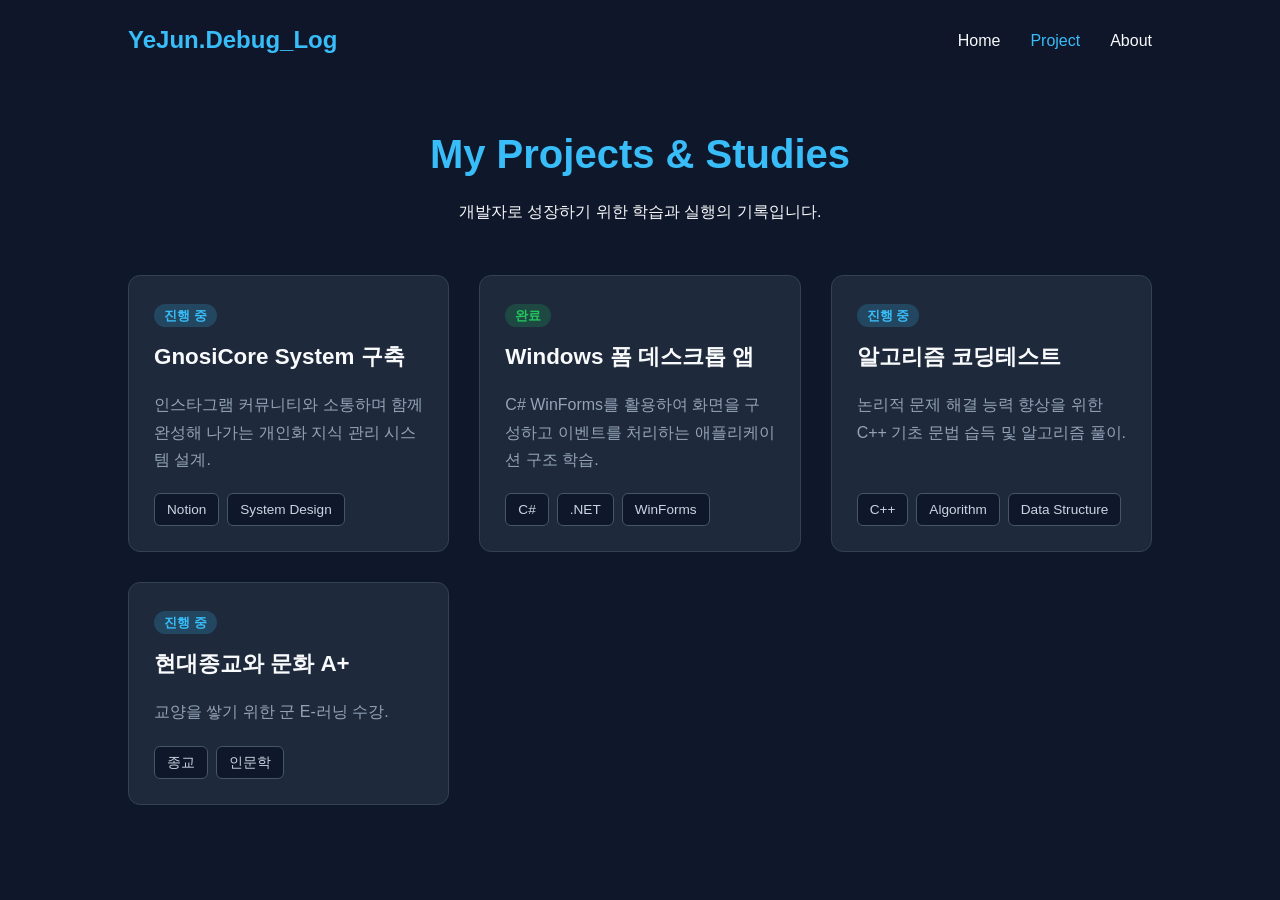
==== projects/index.html @ d5f1e040 "26.03.31" ====
<!DOCTYPE html>
<html lang="ko">
<head>
    <meta charset="UTF-8">
    <meta name="viewport" content="width=device-width, initial-scale=1.0">
    <title>Projects - YeJun.Debug_Log</title>
    <link rel="stylesheet" href="../style.css">
</head>
<body>
    <nav class="navbar">
        <a href="../index.html" class="logo">YeJun.<span>Debug_Log</span></a>
        <ul class="nav-links">
            <li><a href="../index.html">Home</a></li>
            <li><a href="index.html" class="active">Project</a></li>
            <li><a href="../about.html">About</a></li>
        </ul>
    </nav>

    <main class="project-board">
        <div class="board-header">
            <h2>My Projects & Studies</h2>
            <p>개발자로 성장하기 위한 학습과 실행의 기록입니다.</p>
        </div>

        <div class="project-grid" id="project-list"></div>
    </main>
    <script src="../data.js"></script>
    <script src="../script.js"></script>
</body>
</html>
---- style.css ----
:root{
    --bg-color: #0f172a;       /* 짙은 네이비 (기본 배경) */
    --card-bg: #1e293b;        /* 약간 밝은 네이비 (카드 및 구별되는 배경) */
    --primary-color : #38bdf8;
    --text-main: #f8fafc;
    --text-sub: #94a3b8;
    --transition: all 0.3s cubic-bezier(0.4, 0, 0.2, 1);
}

* { margin: 0; padding: 0; box-sizing: border-box; }

body{
    background-color: var(--bg-color);
    color : var(--text-main);
    font-family: 'Pretendard', -apple-system, sans-serif;
    line-height: 1.7;
    overflow-x: hidden; /* 가로 스크롤 방지 */
}

/* --- 공통 레이아웃 & 네비게이션 --- */
.container { max-width: 1100px; margin : 0 auto; padding: 20px; }

.navbar{
    position : fixed; top: 0; width: 100%;
    display: flex; justify-content: space-between; align-items: center;
    padding: 20px 10%; background: rgba(15, 23, 42, 0.8);
    backdrop-filter: blur(10px); z-index: 1000;
}
.logo{ font-size: 1.5rem; font-weight: 800; color: var(--primary-color); text-decoration: none; }
.nav-links{ display: flex; list-style: none; gap:30px; }
.nav-links a { color: var(--text-main); text-decoration: none; font-weight: 500; transition: var(--transition); }
.nav-links a:hover, .nav-links a.active { color: var(--primary-color); }

/* --- 버튼 스타일 --- */
.btn-primary, .btn-outline {
    padding: 12px 25px; border-radius: 8px; font-weight: bold;
    cursor: pointer; text-decoration: none; display: inline-block;
    border: 2px solid var(--primary-color); transition: var(--transition);
}
.btn-primary { background-color: var(--primary-color); color: var(--bg-color); }
.btn-primary:hover { background-color: transparent; color: var(--primary-color); }
.btn-outline { background-color: transparent; color: var(--primary-color); }
.btn-outline:hover { background-color: var(--primary-color); color: var(--bg-color); }

/* --- index.html (홈 화면) --- */
.hero { height: 100vh; display: flex; align-items: center; padding: 0 10%; }
.badge { background: rgba(56, 189, 248, 0.1); color: var(--primary-color); padding: 5px 15px; border-radius: 20px; font-size: 0.9rem; }
.hero h1 { font-size: 3.5rem; margin: 20px 0; line-height: 1.2; }
.hero p { color: var(--text-sub); font-size: 1.2rem; max-width: 600px; margin-bottom: 30px; }
.hero-btns { display: flex; gap: 15px; }

/* 🌟 새롭게 추가된 섹션 스타일 & 스크롤 애니메이션 🌟 */
.section { padding: 120px 10%; }
.bg-alternate { 
    background-color: var(--card-bg); /* 히어로 섹션과 구별되는 색상 */
    border-top: 1px solid rgba(255, 255, 255, 0.05);
    border-bottom: 1px solid rgba(255, 255, 255, 0.05);
}
.section-title { text-align: center; font-size: 2.5rem; margin-bottom: 20px; font-weight: 800; color: var(--text-main); }
.section-title span { color: var(--primary-color); }
.section-desc { text-align: center; font-size: 1.2rem; color: var(--text-sub); line-height: 1.8; }

/* 네가 설정한 0.4초짜리 스크롤 페이드인 애니메이션 */
.scroll-fade {
    opacity: 0;
    transform: translateY(40px); /* 처음에 아래로 40px 내려가 있음 */
    transition: opacity 0.4s ease-out, transform 0.4s ease-out; 
}
.scroll-fade.visible {
    opacity: 1;
    transform: translateY(0); /* 제자리로 스르륵 올라옴 */
}

/* --- project.html (프로젝트 보드) --- */
.project-board { padding: 120px 10% 50px; min-height: 100vh; }
.board-header { text-align: center; margin-bottom: 50px; }
.board-header h2 { font-size: 2.5rem; color: var(--primary-color); margin-bottom: 10px; }
.project-grid { display: grid; grid-template-columns: repeat(auto-fit, minmax(320px, 1fr)); gap: 30px; }
.project-card {
    background: var(--card-bg); border: 1px solid #334155; border-radius: 12px; padding: 25px;
    transition: transform 0.3s ease, box-shadow 0.3s ease; display: flex; flex-direction: column;
    cursor: pointer;
}
.project-card:hover { transform: translateY(-8px); box-shadow: 0 15px 30px rgba(0, 0, 0, 0.4); border-color: var(--primary-color); }
.card-header { margin-bottom: 15px; }
.card-header h3 { font-size: 1.4rem; margin-top: 10px; color: var(--text-main); }
.status-badge { font-size: 0.8rem; font-weight: bold; padding: 4px 10px; border-radius: 20px; }
.ongoing { background: rgba(56, 189, 248, 0.2); color: #38bdf8; }
.completed { background: rgba(34, 197, 94, 0.2); color: #22c55e; }
.project-card p { color: var(--text-sub); flex-grow: 1; margin-bottom: 20px; }
.tech-stack { display: flex; flex-wrap: wrap; gap: 8px; }
.tech-stack span { background: #0f172a; border: 1px solid #475569; padding: 4px 12px; border-radius: 6px; font-size: 0.85rem; color: #cbd5e1; }

/* --- about.html (어바웃 페이지) --- */
.about-section { padding: 120px 10% 80px; max-width: 1200px; margin: 0 auto; min-height: 100vh; }
.profile-container { display: flex; align-items: center; gap: 60px; margin-bottom: 100px; }
.profile-image img { width: 350px; height: 350px; object-fit: cover; border-radius: 20px; box-shadow: 0 15px 35px rgba(0, 0, 0, 0.4); }
.profile-text h2 { font-size: 2.8rem; margin-bottom: 10px; color: var(--text-main); }
.profile-text h2 span { color: var(--primary-color); }
.profile-text .subtitle { color: var(--text-sub); font-size: 1.3rem; margin-bottom: 30px; font-weight: bold; }
.bio-content p { color: var(--text-main); line-height: 1.8; font-size: 1.05rem; margin-bottom: 15px; }
.core-values h3 { font-size: 2.2rem; text-align: center; margin-bottom: 50px; color: var(--text-main); }
.value-grid { display: grid; grid-template-columns: repeat(auto-fit, minmax(280px, 1fr)); gap: 30px; }
.value-card { background: var(--card-bg); padding: 40px 30px; border-radius: 16px; text-align: center; border: 1px solid rgba(255, 255, 255, 0.05); transition: var(--transition); }
.value-card:hover { transform: translateY(-5px); border-color: var(--primary-color); }
.value-card h4 { font-size: 1.3rem; color: var(--primary-color); margin-bottom: 15px; }
.value-card p { color: var(--text-sub); line-height: 1.6; }

/* 📱 모바일 반응형 처리 */
@media (max-width: 768px) {
    .hero h1 { font-size: 2.5rem; }
    .hero p { font-size: 1rem; }
    .navbar { padding: 20px 5%; }
    .profile-container { flex-direction: column; text-align: center; }
    .profile-image img { width: 250px; height: 250px; }
    .section { padding: 80px 5%; }
}

/* --- 프로젝트 상세 페이지 레이아웃 --- */
.project-detail-section {
    padding: 120px 10% 80px;
    max-width: 1600px;
    margin: 0 auto;
}

.detail-header { text-align: center; margin-bottom: 50px; }
.detail-header h1 { font-size: 3rem; margin: 15px 0; color: var(--text-main); }

/* 💡 학습 포인트 1: CSS Grid를 이용한 50:50 레이아웃 */
.detail-content-grid {
    display: grid;
    grid-template-columns: 1fr 1fr; /* 화면을 정확히 1:1 비율로 나눔 */
    gap: 40px;
    margin-bottom: 60px;
    align-items: start;
}

.detail-image img {
    width: 100%;
    border-radius: 12px;
    box-shadow: 0 10px 30px rgba(0,0,0,0.5);
}

.detail-info h2 { color: var(--primary-color); margin-bottom: 15px; }
.detail-info p { color: var(--text-sub); line-height: 1.8; }

/* 모바일에서는 위아래로 떨어지게 만들기 */
@media (max-width: 768px) {
    .detail-content-grid { grid-template-columns: 1fr; }
}


/* --- 타임라인 (Timeline) UI 핵심 마법 --- */
.timeline-section {
    background: var(--card-bg);
    padding: 40px;
    border-radius: 16px;
    border: 1px solid rgba(255,255,255,0.05);
}

.timeline-section h2 { color: var(--text-main); margin-bottom: 30px; }

.timeline {
    list-style: none; /* 기본 점(bullet) 없애기 */
    position: relative;
    padding-left: 30px; /* 왼쪽에 선이 들어갈 공간 확보 */
}

/* 💡 학습 포인트 2: 가상 요소(::before)로 세로 선 긋기 
   HTML에 <div class="line"> 같은 걸 굳이 만들지 않고 CSS만으로 그리는 고급 기술이야. */
.timeline::before {
    content: '';
    position: absolute;
    left: 0;
    top: 0;
    bottom: 0;
    width: 2px;
    background: #334155; /* 세로 선 색상 */
}

.timeline-item {
    position: relative;
    margin-bottom: 30px;
}
.timeline-item:last-child { margin-bottom: 0; }

/* 💡 학습 포인트 3: 동그라미 노드 만들기 */
.timeline-item::before {
    content: '';
    position: absolute;
    left: -39px; /* 선 위에 정확히 겹치도록 왼쪽으로 밀기 */
    top: 5px;
    width: 14px;
    height: 14px;
    border-radius: 50%;
    background: var(--bg-color);
    border: 3px solid var(--primary-color); /* 파란색 테두리 링 */
}

.timeline-date {
    font-size: 0.9rem;
    color: var(--primary-color);
    font-weight: bold;
    margin-bottom: 5px;
}

.timeline-content h3 { font-size: 1.2rem; margin-bottom: 8px; color: var(--text-main); }
.timeline-content p { color: var(--text-sub); font-size: 0.95rem; line-height: 1.6; }

/* --- 코드 블록 (Syntax Highlighter) 디자인 --- */
.code-window {
    background-color: #1e1e1e; /* VS Code의 다크 테마 배경색 */
    border-radius: 8px;
    overflow: hidden; /* 모서리 밖으로 삐져나가는 요소 숨김 */
    box-shadow: 0 10px 30px rgba(0,0,0,0.5);
}

.code-header {
    background-color: #2d2d2d;
    padding: 10px 15px;
    display: flex;
    align-items: center;
    gap: 8px;
}

/* 맥 OS 창 제어 버튼 스타일 */
.dot {
    width: 12px;
    height: 12px;
    border-radius: 50%;
}
.dot.red { background-color: #ff5f56; }
.dot.yellow { background-color: #ffbd2e; }
.dot.green { background-color: #27c93f; }

.file-name {
    color: #858585;
    font-size: 0.85rem;
    margin-left: 10px;
    font-family: monospace; /* 개발자용 타자기 폰트 */
}

/* 코드 본문 스타일 */
pre {
    padding: 20px;
    margin: 0;
    overflow-x: auto; /* 코드가 너무 길면 밖으로 나가지 않고 가로 스크롤바 생성 */
}

code {
    font-family: 'Consolas', 'Courier New', monospace; /* 코딩용 폰트 적용 */
    color: #d4d4d4;
    font-size: 0.95rem;
    line-height: 1.5;
}

/* --- Contact 페이지 폼 전용 스타일 --- */
.contact-form {
    display: flex;
    flex-direction: column;
    gap: 30px;
    background: var(--card-bg);
    padding: 30px;
    border-radius: 12px;
    border: 1px solid rgba(255,255,255,0.05);
}

.input-group input, 
.input-group textarea {
    width: 100%;
    background: var(--bg-color);
    border: 1px solid #334155;
    color: var(--text-main);
    padding: 15px;
    border-radius: 8px;
    font-family: inherit;
    font-size: 1rem;
    transition: var(--transition);
}

/* 입력창 클릭(포커스) 시 파란색 테두리 효과 */
.input-group input:focus, 
.input-group textarea:focus {
    outline: none;
    border-color: var(--primary-color);
    box-shadow: 0 0 0 2px rgba(56, 189, 248, 0.2);
}

@media (max-width: 768px) {
    .contact-grid { grid-template-columns: 1fr !important; }
}
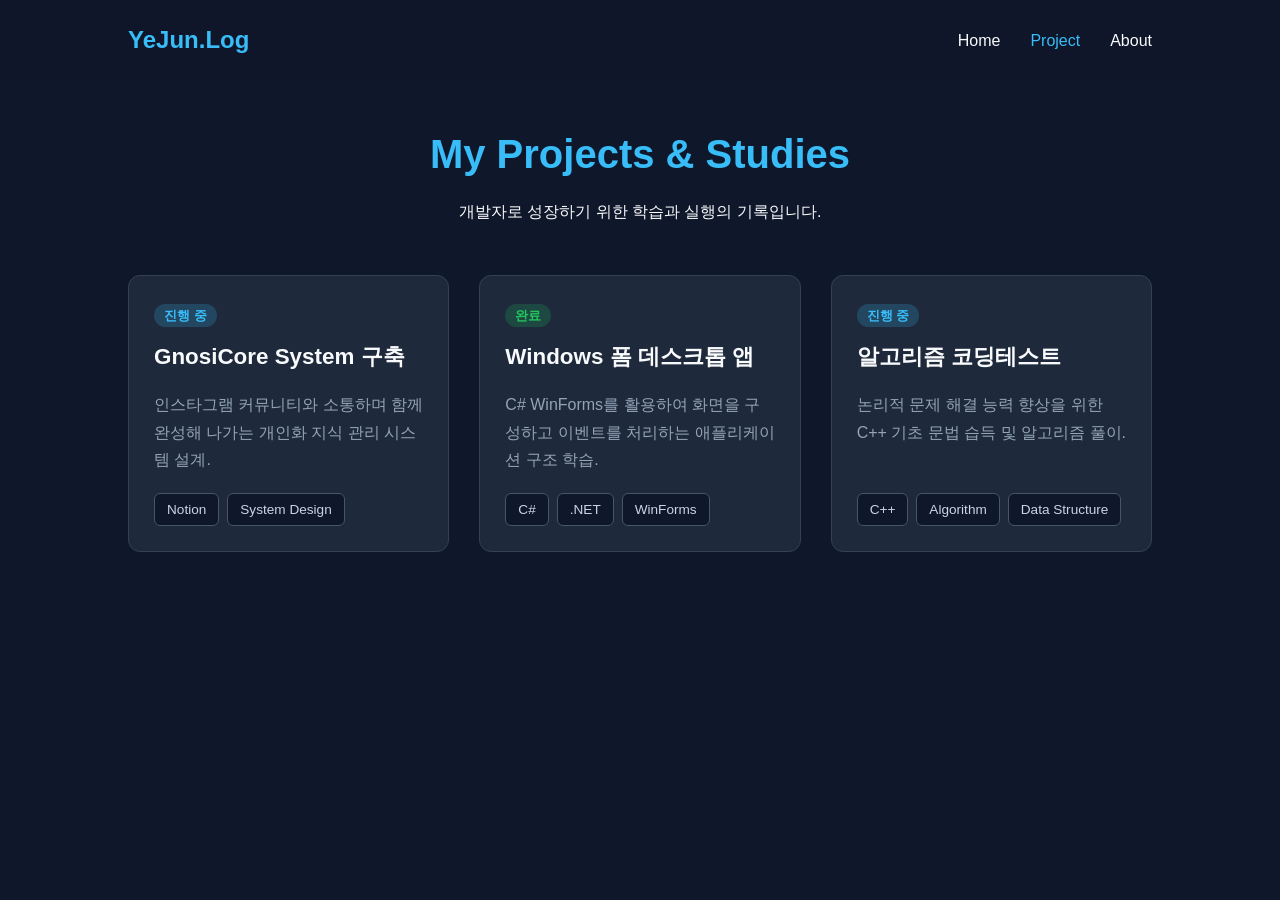
==== commit 47b0438e: "26.04.01" ====
--- a/projects/index.html
+++ b/projects/index.html
@@ -3,13 +3,20 @@
 <head>
     <meta charset="UTF-8">
     <meta name="viewport" content="width=device-width, initial-scale=1.0">
-    <title>Projects - YeJun.Debug_Log</title>
+    <title>Projects - YeJun.Log</title>
     <link rel="stylesheet" href="../style.css">
 </head>
 <body>
     <nav class="navbar">
-        <a href="../index.html" class="logo">YeJun.<span>Debug_Log</span></a>
-        <ul class="nav-links">
+        <a href="../index.html" class="logo">YeJun.<span>Log</span></a>
+
+        <div class="hamburger" id="hamburger">
+            <span class="bar"></span>
+            <span class="bar"></span>
+            <span class="bar"></span>
+        </div>
+
+        <ul class="nav-links" id="nav-links">
             <li><a href="../index.html">Home</a></li>
             <li><a href="index.html" class="active">Project</a></li>
             <li><a href="../about.html">About</a></li>
--- a/style.css
+++ b/style.css
@@ -43,7 +43,7 @@
 .btn-outline:hover { background-color: var(--primary-color); color: var(--bg-color); }
 
 /* --- index.html (홈 화면) --- */
-.hero { height: 100vh; display: flex; align-items: center; padding: 0 10%; }
+.hero { min-height: 100vh; height: auto; display: flex; align-items: center; padding: 100px 0; }
 .badge { background: rgba(56, 189, 248, 0.1); color: var(--primary-color); padding: 5px 15px; border-radius: 20px; font-size: 0.9rem; }
 .hero h1 { font-size: 3.5rem; margin: 20px 0; line-height: 1.2; }
 .hero p { color: var(--text-sub); font-size: 1.2rem; max-width: 600px; margin-bottom: 30px; }
@@ -56,9 +56,9 @@
     border-top: 1px solid rgba(255, 255, 255, 0.05);
     border-bottom: 1px solid rgba(255, 255, 255, 0.05);
 }
-.section-title { text-align: center; font-size: 2.5rem; margin-bottom: 20px; font-weight: 800; color: var(--text-main); }
+.section-title { text-align: center; font-size: 2.2rem; margin-bottom: 20px; font-weight: 800; color: var(--text-main); }
 .section-title span { color: var(--primary-color); }
-.section-desc { text-align: center; font-size: 1.2rem; color: var(--text-sub); line-height: 1.8; }
+.section-desc { text-align: center; font-size: 1rem; color: var(--text-sub); line-height: 1.8; }
 
 /* 네가 설정한 0.4초짜리 스크롤 페이드인 애니메이션 */
 .scroll-fade {
@@ -106,16 +106,6 @@
 .value-card h4 { font-size: 1.3rem; color: var(--primary-color); margin-bottom: 15px; }
 .value-card p { color: var(--text-sub); line-height: 1.6; }
 
-/* 📱 모바일 반응형 처리 */
-@media (max-width: 768px) {
-    .hero h1 { font-size: 2.5rem; }
-    .hero p { font-size: 1rem; }
-    .navbar { padding: 20px 5%; }
-    .profile-container { flex-direction: column; text-align: center; }
-    .profile-image img { width: 250px; height: 250px; }
-    .section { padding: 80px 5%; }
-}
-
 /* --- 프로젝트 상세 페이지 레이아웃 --- */
 .project-detail-section {
     padding: 120px 10% 80px;
@@ -129,26 +119,23 @@
 /* 💡 학습 포인트 1: CSS Grid를 이용한 50:50 레이아웃 */
 .detail-content-grid {
     display: grid;
-    grid-template-columns: 1fr 1fr; /* 화면을 정확히 1:1 비율로 나눔 */
+    grid-template-columns: 4fr 6fr; /* 화면을 정확히 1:1 비율로 나눔 */
     gap: 40px;
     margin-bottom: 60px;
-    align-items: start;
+    align-items: center;
 }
 
 .detail-image img {
     width: 100%;
+    aspect-ratio: 16/10;
+    object-fit: cover;
+    object-position: center;
     border-radius: 12px;
     box-shadow: 0 10px 30px rgba(0,0,0,0.5);
 }
 
 .detail-info h2 { color: var(--primary-color); margin-bottom: 15px; }
 .detail-info p { color: var(--text-sub); line-height: 1.8; }
-
-/* 모바일에서는 위아래로 떨어지게 만들기 */
-@media (max-width: 768px) {
-    .detail-content-grid { grid-template-columns: 1fr; }
-}
-
 
 /* --- 타임라인 (Timeline) UI 핵심 마법 --- */
 .timeline-section {
@@ -286,6 +273,131 @@
     box-shadow: 0 0 0 2px rgba(56, 189, 248, 0.2);
 }
 
+/* --- 햄버거 메뉴 기본 스타일 (데스크톱에선 숨김) --- */
+.hamburger {
+    display: none;
+    cursor: pointer;
+    flex-direction: column;
+    gap: 5px;
+}
+
+.hamburger .bar {
+    width: 25px;
+    height: 3px;
+    background-color: var(--text-main) !important;
+    border-radius: 3px;
+    transition: all 0.3s ease-in-out;
+    display: block;
+}
+
+/* 📱 모바일 반응형 처리 */
 @media (max-width: 768px) {
+    .hero h1 { font-size: 2.5rem; }
+    .hero p { font-size: 1rem; }
+    .navbar { padding: 20px 5%; }
+    .profile-container { flex-direction: column; text-align: center; }
+    .profile-image img { width: 250px; height: 250px; }
+    .section { padding: 80px 5%; }
+    .detail-content-grid { grid-template-columns: 1fr; }
     .contact-grid { grid-template-columns: 1fr !important; }
+
+    .hamburger{display:flex !important;}
+    .nav-links{
+        position: absolute;
+        top: 70px;
+        right: -100%;
+        flex-direction: column;
+        background: rgba(15,23,42,0.95);
+        backdrop-filter: blur(10px);
+        width: 100%;
+        text-align: center;
+        transition: 0.3s ease-in-out;
+        padding: 20px 0;
+        box-shadow: 0 10px 20px rgba(0,0,0,0.5);
+    }
+    .nav-links li{margin: 15px 0;}
+    .nav-links.active{right:0}
+
+    .hamburger.toggle .bar:nth-child(1) {transform: translateY(8px) rotate(45deg) !important;}
+    .hamburger.toggle .bar:nth-child(2) {opacity: 0; transform: translateX(-20px);}
+    .hamburger.toggle .bar:nth-child(3) {transform: translateY(-8px) rotate(-45deg) !important;}
+
+}
+
+/* 1. 히어로 섹션 가로 배치 설정 */
+.hero-container {
+    display: flex;
+    align-items: center;
+    justify-content: space-between;
+    gap: 50px;
+    max-width: 1200px;
+    margin: 0 auto;
+    padding: 0 5%;
+    width: 100%;
+}
+
+/* 2. 텍스트 영역 넓이 조절 */
+.hero-content {
+    flex: 1.2; /* 텍스트가 공간을 더 많이 차지하도록 */
+    text-align: left; /* 중앙 정렬에서 왼쪽 정렬로 변경 */
+}
+
+/* 3. 오른쪽 기술 스택 카드 디자인 */
+.hero-skills-card {
+    flex: 0.8;
+    background: rgba(30, 41, 59, 0.4); /* 반투명한 네이비 */
+    padding: 40px;
+    border-radius: 24px;
+    border: 1px solid rgba(56, 189, 248, 0.15);
+    backdrop-filter: blur(10px); /* 글래스모피즘 효과 */
+    box-shadow: 0 20px 40px rgba(0,0,0,0.3);
+}
+
+.hero-skills-card h3 {
+    margin-bottom: 25px;
+    font-size: 1.3rem;
+    color: var(--primary-color);
+    letter-spacing: 1px;
+}
+
+.skills-grid {
+    display: flex;
+    flex-wrap: wrap;
+    gap: 12px;
+}
+
+.skill-badge {
+    padding: 8px 16px;
+    background: rgba(56, 189, 248, 0.08);
+    border: 1px solid rgba(56, 189, 248, 0.3);
+    color: var(--text-main);
+    border-radius: 8px;
+    font-size: 0.85rem;
+    font-weight: 500;
+    transition: all 0.3s ease;
+}
+
+.skill-badge:hover {
+    background: var(--primary-color);
+    color: white;
+    transform: translateY(-3px);
+}
+
+/* 4. 모바일 반응형 (화면이 좁아지면 다시 위아래로) */
+@media (max-width: 992px) {
+    .hero {
+        padding: 150px 20px 80px;
+    }
+    .hero-container {
+        flex-direction: column;
+        justify-content: center;
+        gap:40px
+    }
+    .hero-content { text-align: center; width: 100%; }
+    .hero-skills-card { width: 100%; margin-top: 20px; }
+
+    .section{
+        position: relative;
+        clear:both;
+    }
 }
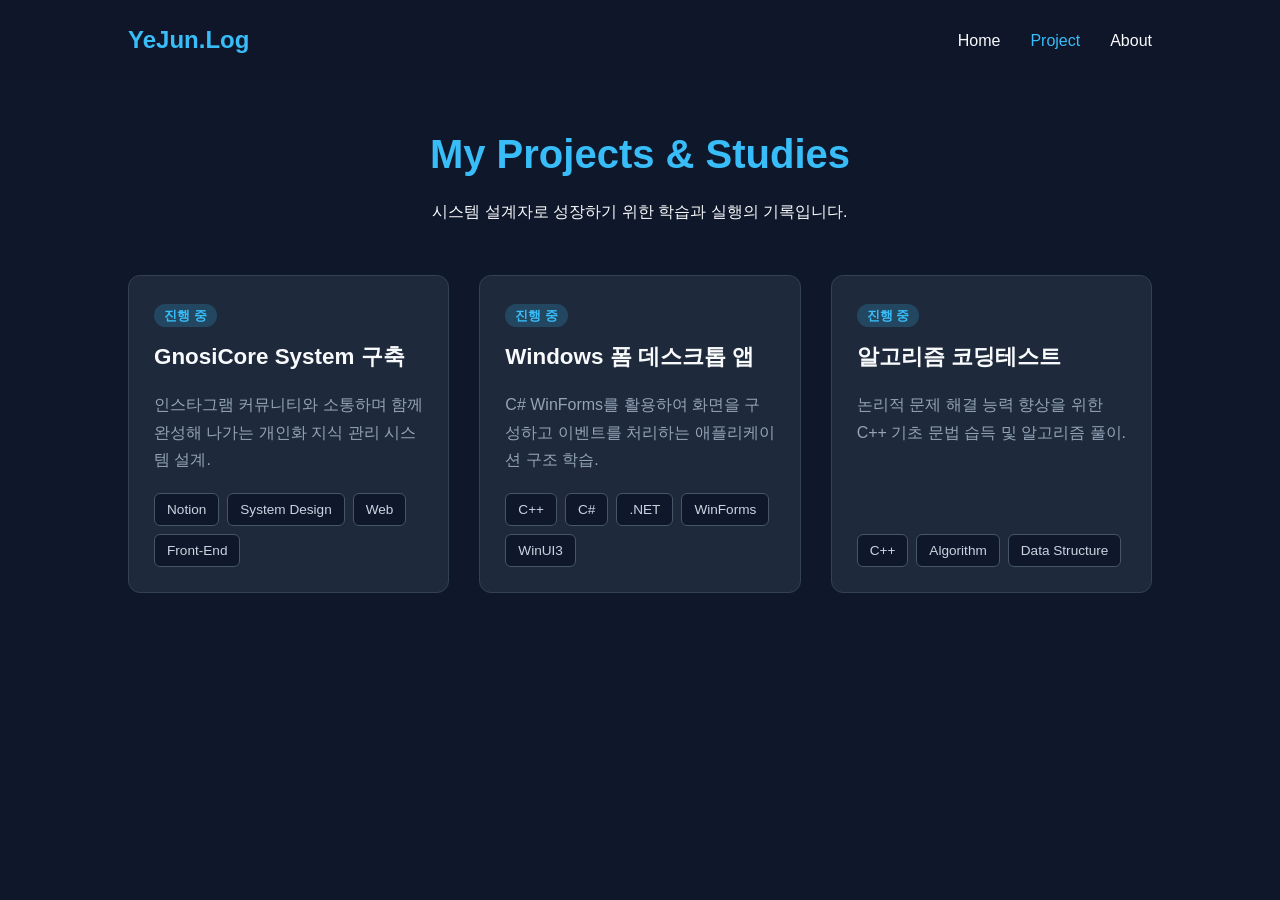
==== commit 7fd7bbbe: "26.04.01" ====
--- a/projects/index.html
+++ b/projects/index.html
@@ -26,7 +26,7 @@
     <main class="project-board">
         <div class="board-header">
             <h2>My Projects & Studies</h2>
-            <p>개발자로 성장하기 위한 학습과 실행의 기록입니다.</p>
+            <p>시스템 설계자로 성장하기 위한 학습과 실행의 기록입니다.</p>
         </div>
 
         <div class="project-grid" id="project-list"></div>
--- a/style.css
+++ b/style.css
@@ -92,16 +92,64 @@
 .tech-stack span { background: #0f172a; border: 1px solid #475569; padding: 4px 12px; border-radius: 6px; font-size: 0.85rem; color: #cbd5e1; }
 
 /* --- about.html (어바웃 페이지) --- */
-.about-section { padding: 120px 10% 80px; max-width: 1200px; margin: 0 auto; min-height: 100vh; }
-.profile-container { display: flex; align-items: center; gap: 60px; margin-bottom: 100px; }
-.profile-image img { width: 350px; height: 350px; object-fit: cover; border-radius: 20px; box-shadow: 0 15px 35px rgba(0, 0, 0, 0.4); }
+.about-section {
+    /* 1. 자식 요소들을 중앙으로 모으기 위해 flex 설정 */
+    display: flex;
+    flex-direction: column;
+    align-items: center; 
+    
+    padding: 120px 20px 80px;
+    max-width: 1600px;
+    margin: 0 auto;
+    min-height: 100vh;
+    width: 100%;
+}
+
+.profile-container {
+    display: flex;
+    align-items: center;
+    gap: 60px;
+    justify-content: center;
+    
+    /* 2. 중앙 정렬을 하려면 전체 너비가 부모보다 작아야 함 */
+    width: 100%;
+    max-width: 1200px; /* 상황에 맞춰서 적절히 조절해봐 */
+    
+    /* 3. margin 속성 합치기 (상단 0, 좌우 auto, 하단 100px) */
+    margin-bottom: 100px;
+}
+
+.profile-image img { 
+    align-items: center;
+    image-rendering: -webkit-optimize-contrast;
+    image-rendering: high-quality;
+    backface-visibility: hidden;
+    transform: translateZ(0);
+    width: 350px; height: 350px; object-fit: cover; border-radius: 20px; box-shadow: 0 15px 35px rgba(0, 0, 0, 0.4); 
+}
 .profile-text h2 { font-size: 2.8rem; margin-bottom: 10px; color: var(--text-main); }
 .profile-text h2 span { color: var(--primary-color); }
 .profile-text .subtitle { color: var(--text-sub); font-size: 1.3rem; margin-bottom: 30px; font-weight: bold; }
-.bio-content p { color: var(--text-main); line-height: 1.8; font-size: 1.05rem; margin-bottom: 15px; }
-.core-values h3 { font-size: 2.2rem; text-align: center; margin-bottom: 50px; color: var(--text-main); }
-.value-grid { display: grid; grid-template-columns: repeat(auto-fit, minmax(280px, 1fr)); gap: 30px; }
-.value-card { background: var(--card-bg); padding: 40px 30px; border-radius: 16px; text-align: center; border: 1px solid rgba(255, 255, 255, 0.05); transition: var(--transition); }
+.bio-content p { color: var(--text-sub); line-height: 1.8; font-size: 1.05rem; margin-bottom: 15px; }
+.core-values h3 { font-size: 2.2rem; text-align: center; margin-bottom: 0px; color: var(--text-main); }
+.value-grid { 
+    justify-content: center; 
+    display: grid; 
+    grid-template-columns: repeat(3, 1fr); 
+    gap: 30px; 
+    max-width: 1600px; 
+    margin: 0 auto; 
+    padding: 40px 0;
+}
+.value-card { 
+    width: 100%; 
+    background: var(--card-bg);
+    padding: 50px 30px; 
+    border-radius: 16px; 
+    text-align: center; 
+    border: 1px solid rgba(255, 255, 255, 0.05); 
+    transition: var(--transition); 
+}
 .value-card:hover { transform: translateY(-5px); border-color: var(--primary-color); }
 .value-card h4 { font-size: 1.3rem; color: var(--primary-color); margin-bottom: 15px; }
 .value-card p { color: var(--text-sub); line-height: 1.6; }
@@ -126,6 +174,11 @@
 }
 
 .detail-image img {
+    image-rendering: -webkit-optimize-contrast;
+    image-rendering: high-quality;
+
+    backface-visibility: hidden;
+    transform: translateZ(0);
     width: 100%;
     aspect-ratio: 16/10;
     object-fit: cover;
@@ -321,7 +374,6 @@
     .hamburger.toggle .bar:nth-child(1) {transform: translateY(8px) rotate(45deg) !important;}
     .hamburger.toggle .bar:nth-child(2) {opacity: 0; transform: translateX(-20px);}
     .hamburger.toggle .bar:nth-child(3) {transform: translateY(-8px) rotate(-45deg) !important;}
-
 }
 
 /* 1. 히어로 섹션 가로 배치 설정 */
@@ -330,7 +382,7 @@
     align-items: center;
     justify-content: space-between;
     gap: 50px;
-    max-width: 1200px;
+    max-width: 1500px;
     margin: 0 auto;
     padding: 0 5%;
     width: 100%;
@@ -400,4 +452,8 @@
         position: relative;
         clear:both;
     }
+    .value-grid{
+        grid-template-columns: repeat(1, 1fr);
+        gap: 20px;
+    }
 }
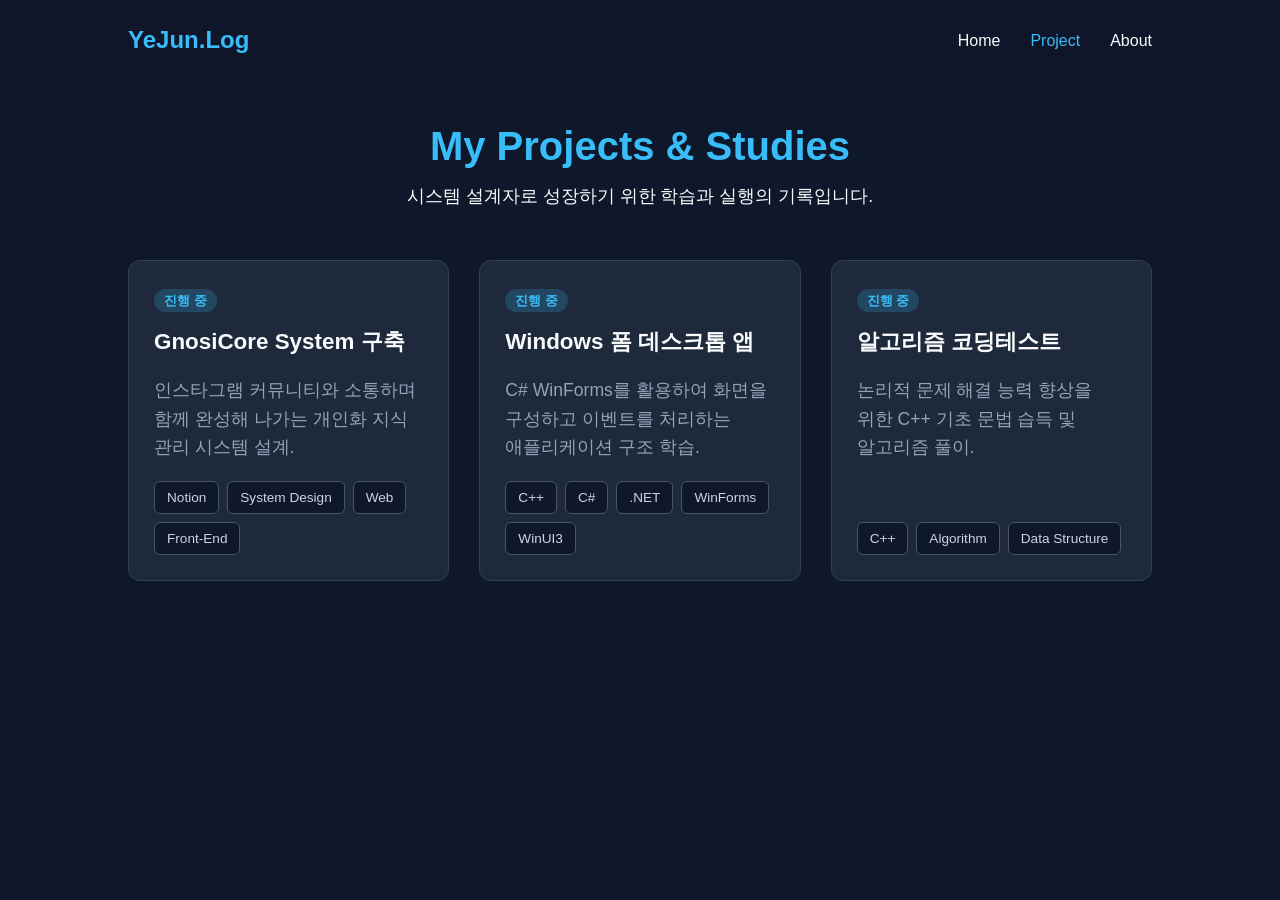
==== commit 654ce740: "26.04.01" ====
--- a/projects/index.html
+++ b/projects/index.html
@@ -1,6 +1,7 @@
 <!DOCTYPE html>
 <html lang="ko">
 <head>
+    <link rel="icon" href="/images/favicon.png" type="image/png">
     <meta charset="UTF-8">
     <meta name="viewport" content="width=device-width, initial-scale=1.0">
     <title>Projects - YeJun.Log</title>
--- a/style.css
+++ b/style.css
@@ -17,6 +17,28 @@
     overflow-x: hidden; /* 가로 스크롤 방지 */
 }
 
+h1{
+    font-size: clamp(2rem, 8vw, 3.5rem);
+    line-height: 1.2;
+    word-break: keep-all;
+}
+
+h2{
+    font-size: clamp(1.5rem, 5vw, 2.5rem);
+    line-height: 1.3;
+    word-break: keep-all;
+}
+
+p{
+    font-size: clamp(1rem, 2.5vw, 1.1rem);
+    line-height: 1.6;
+    word-break: keep-all;
+    overflow-wrap: break-word;
+}
+
+.mobile-break{
+    display: none;
+}
 /* --- 공통 레이아웃 & 네비게이션 --- */
 .container { max-width: 1100px; margin : 0 auto; padding: 20px; }
 
@@ -45,7 +67,7 @@
 /* --- index.html (홈 화면) --- */
 .hero { min-height: 100vh; height: auto; display: flex; align-items: center; padding: 100px 0; }
 .badge { background: rgba(56, 189, 248, 0.1); color: var(--primary-color); padding: 5px 15px; border-radius: 20px; font-size: 0.9rem; }
-.hero h1 { font-size: 3.5rem; margin: 20px 0; line-height: 1.2; }
+.hero h1 { font-size: clamp(2rem, 8vw, 3.5rem); margin: 20px 0; line-height: 1.2; }
 .hero p { color: var(--text-sub); font-size: 1.2rem; max-width: 600px; margin-bottom: 30px; }
 .hero-btns { display: flex; gap: 15px; }
 
@@ -345,7 +367,9 @@
 
 /* 📱 모바일 반응형 처리 */
 @media (max-width: 768px) {
+    .mobile-break{display: block};
     .hero h1 { font-size: 2.5rem; }
+    .hero-skills-card{align-items: center;}
     .hero p { font-size: 1rem; }
     .navbar { padding: 20px 5%; }
     .profile-container { flex-direction: column; text-align: center; }
